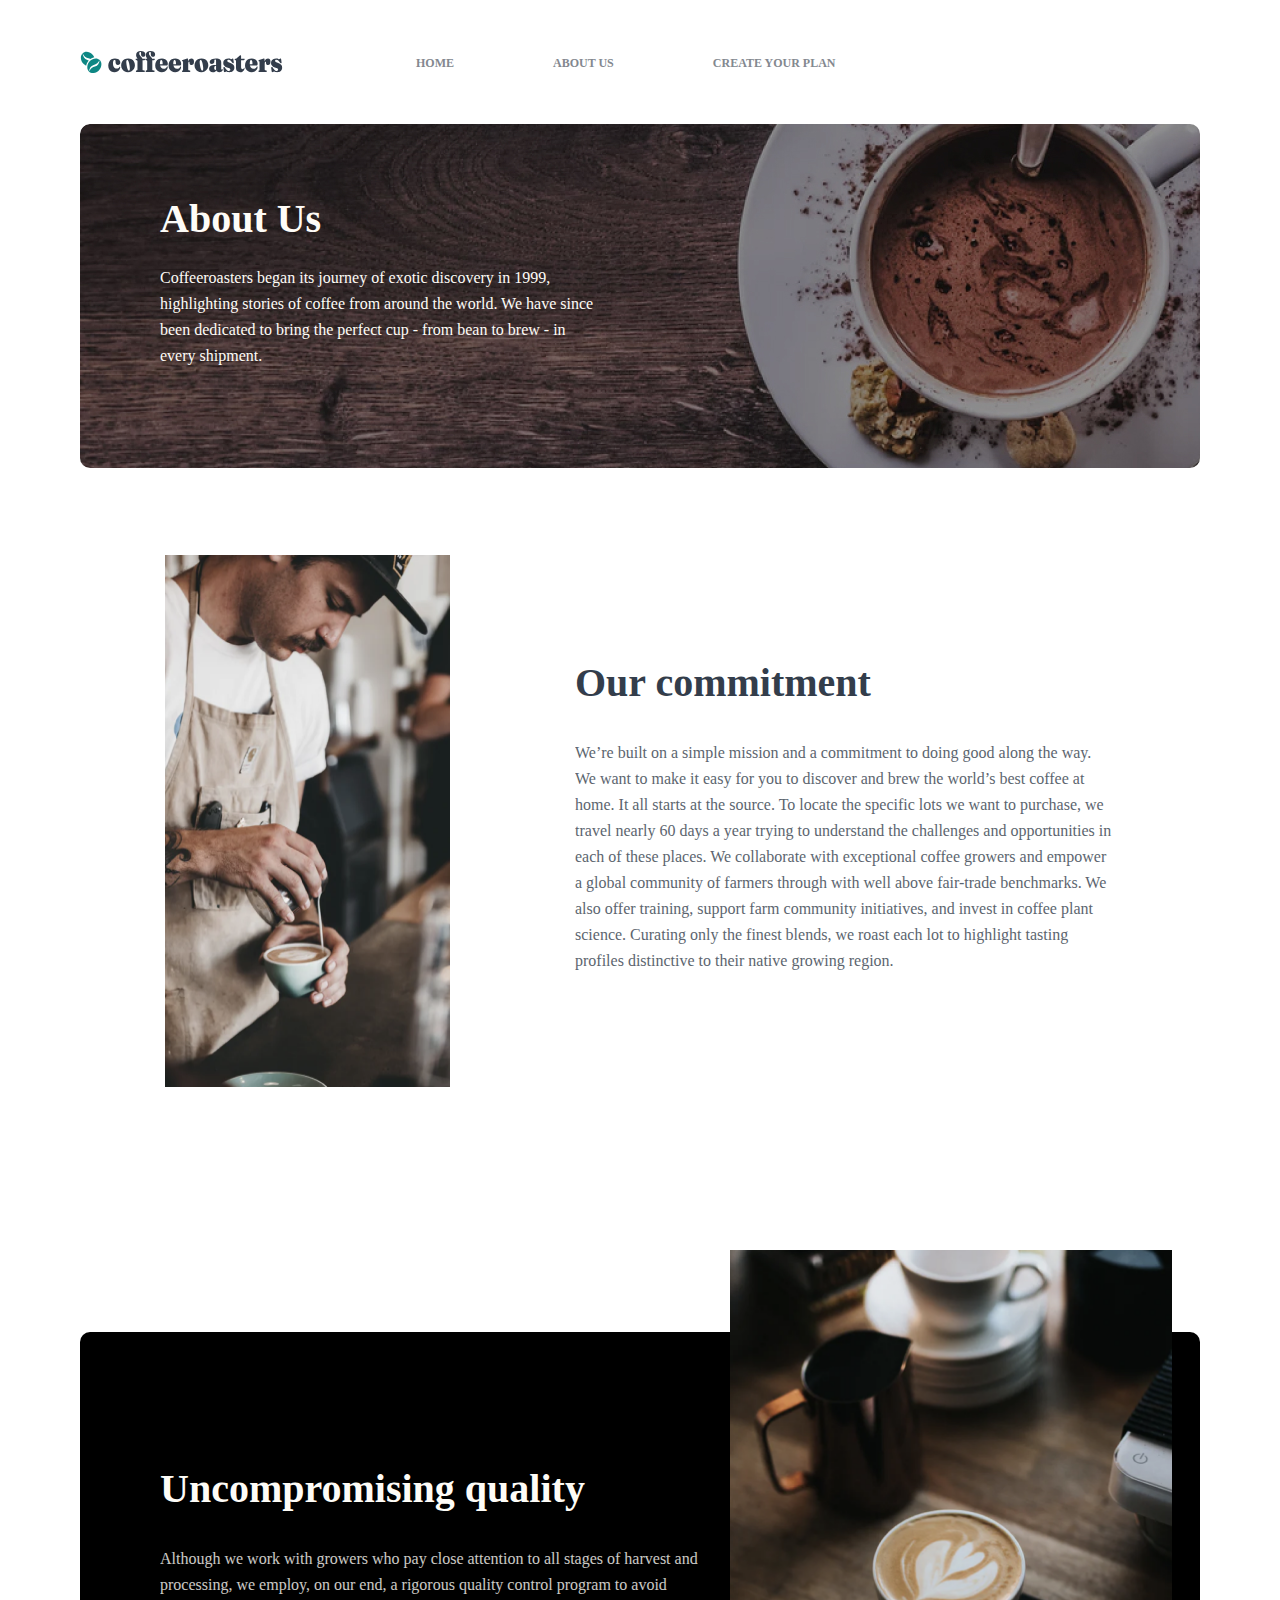
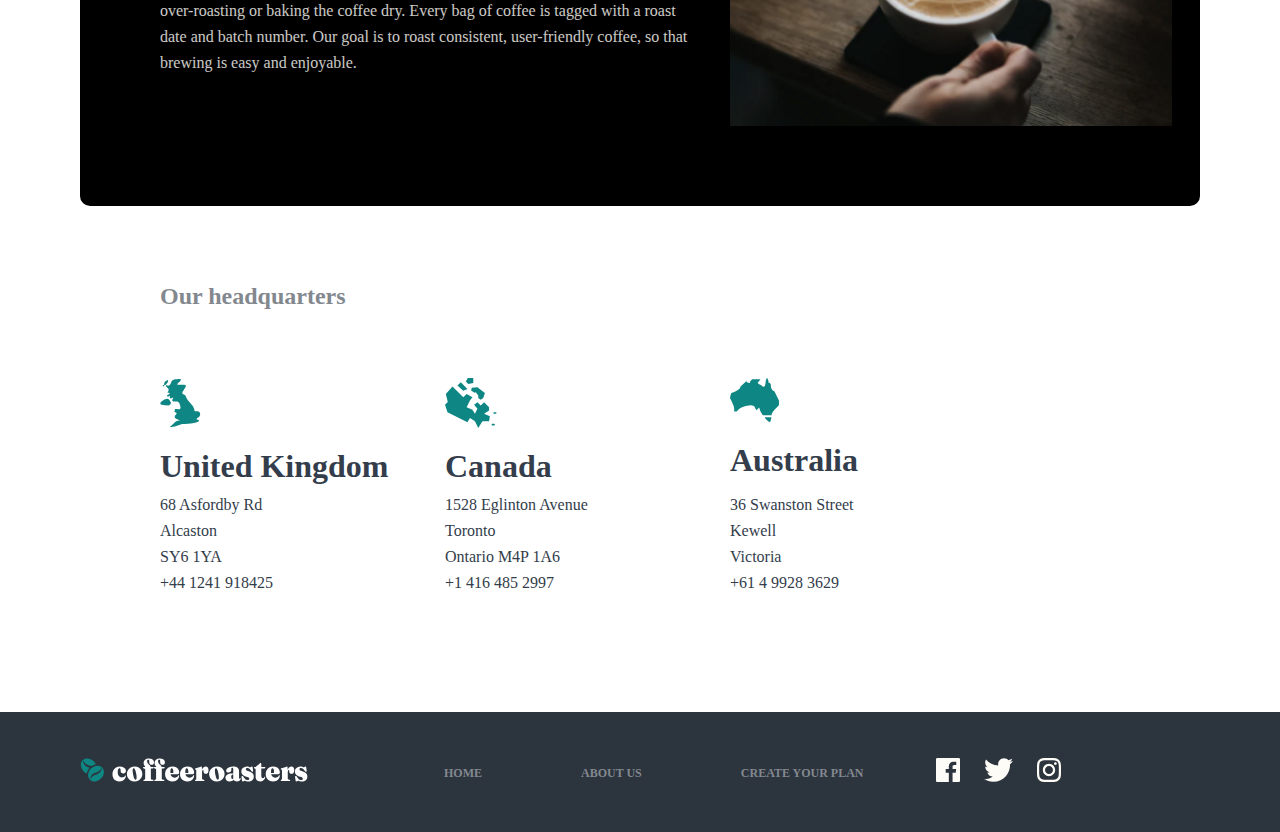
==== about-us.html @ cb045a50 "Add second page" ====
<!DOCTYPE html>
<html lang="en">

<head>
  <meta charset="UTF-8">
  <meta http-equiv="X-UA-Compatible" content="IE=edge">
  <meta name="viewport" content="width=device-width, initial-scale=1.0">
  <link rel="stylesheet" href="./css/main.min.css">
  <title>Document</title>
</head>

<body>
  <!-- =========================
  SITE HEADER 
  ========================== -->
  <header class="site-header">
    <div class="container site-header__container">
      <img class="header-logo" src="./images/mini-coffeeroasters-logo.svg" alt="Coffeeroasters Logo" width="203"
        height="24">

      <ul class="info-list">
        <li class="info-list__item"><a class="info-list__link" href="./index.html">HOME</a></li>
        <li class="info-list__item"><a class="info-list__link" href="./about-us.html">ABOUT US</a></li>
        <li class="info-list__item"><a class="info-list__link" href="#">CREATE YOUR PLAN</a></li>
      </ul>
    </div>
  </header>

  <!-- =========================
  SITE MAIN 
  ============================-->

  <main class="about-us-main">
    <div class="container">
      <div class="about-us-hero">
        <div class="container about-us-container">
          <div class="about-us-hero-words">
            <h1 class="about-us-h1">
              <a class="about-us-h1-link" href="about-us.html">About Us</a>
            </h1>

            <p class="about-us-p">Coffeeroasters began its journey of exotic discovery in 1999, highlighting stories of
              coffee from around the world. We have since been dedicated to bring the perfect cup - from bean to brew -
              in every shipment.</p>
          </div>
        </div>
      </div>

      <div class="our-commitment">
        <div class="container commitment-container">
          <div class="commitment-content ">
            <div class="commitment-words">
              <h2 class="commitment-h2">Our commitment</h2>
              <p class="commitment-p">We’re built on a simple mission and a commitment to doing good along the way. We
                want to make it easy for you to discover and brew the world’s best coffee at home. It all starts at the
                source. To locate the specific lots we want to purchase, we travel nearly 60 days a year trying to
                understand the challenges and opportunities in each of these places. We collaborate with exceptional
                coffee growers and empower a global community of farmers through with well above fair-trade benchmarks.
                We also offer training, support farm community initiatives, and invest in coffee plant science. Curating
                only the finest blends, we roast each lot to highlight tasting profiles distinctive to their native
                growing region.</p>
            </div>
          </div>
        </div>
      </div>

      <div class="Uncompromising-quality">
        <div class="container Uncompromising-quality-container">
          <div class="quality-words">
            <h2 class="Uncompromising-quality-h2">Uncompromising quality</h2>
            <p class="Uncompromising-quality-p">Although we work with growers who pay close attention to all stages of
              harvest and processing, we employ, on our end, a rigorous quality control program to avoid over-roasting
              or baking the coffee dry. Every bag of coffee is tagged with a roast date and batch number. Our goal is to
              roast consistent, user-friendly coffee, so that brewing is easy and enjoyable.</p>
          </div>
        </div>
      </div>

      <div class="our-headquarters">
        <div class="container our-headquarters-container">
          <h3 class="headquarters-header">Our headquarters</h3>
          <ul class="headquarters__list">
            <li class="headquarters__list-item">
              <h4 class="headquarters-item-h4 h4__photo-1">
                United Kingdom
              </h4>
              <p class="headquarters-item-p">
                68 Asfordby Rd
                Alcaston <br>
                SY6 1YA <br>
                +44 1241 918425
              </p>
            </li>
            <li class="headquarters__list-item">
              <h4 class="headquarters-item-h4 h4__photo-2">
                Canada
              </h4>
              <p class="headquarters-item-p">
                1528 Eglinton Avenue
                Toronto <br>
                Ontario M4P 1A6 <br>
                +1 416 485 2997
              </p>
            </li>
            <li class="headquarters__list-item">
              <h4 class="headquarters-item-h4 h4__photo-3">
                Australia
              </h4>
              <p class="headquarters-item-p">
                36 Swanston Street
                Kewell <br>
                Victoria <br>
                +61 4 9928 3629
              </p>
            </li>
          </ul>

        </div>
      </div>

    </div>

  </main>

  <!-- =========================
  SITE FOOTER
  ============================-->

  <footer class="site-footer">
    <div class="container site-footer__container">
      <div class="footer-left-logo"><img class="footer-leaf" src="./images/footer-leaf-logo.svg"
          alt="Coffeeroasters leaf Logo" width="24" height="24">
        <img class="footer-cofferoaster-word" src="./images/footer-coffeeroasters-logo.svg" alt="Coffeeroasters"
          width="203" height="24"></div>

      <ul class="info-list">
        <li class="info-list__item"><a class="info-list__link" href="#">HOME</a></li>
        <li class="info-list__item"><a class="info-list__link" href="#">ABOUT US</a></li>
        <li class="info-list__item"><a class="info-list__link" href="#">CREATE YOUR PLAN</a></li>
      </ul>

      <ul class="footer-path-logo-lists">
        <li class="path-list-item"><a class="path-list-item-link" href="#"></a>
          <img src="./images/facebook-logo.svg" alt="Facebook logo" weight="24" height="24">
        </li>
        <li class="path-list-item"><a class="path-list-item-link" href="#"></a>
          <img src="./images/twitter-logo.svg" alt="twitter logo" weight="24" height="24">
        </li>
        <li class="path-list-item"><a class="path-list-item-link" href="#"></a>
          <img src="./images/instagram-logo.svg" alt="Instagram logo" weight="24" height="24">
        </li>
      </ul>

    </div>
  </footer>

</body>

</html>
---- css/main.min.css ----
*,*::before,*::after{box-sizing:border-box}.visually-hidden{position:absolute;width:1px;height:1px;margin:-1px;border:0;padding:0;clip:rect(0 0 0 0);overflow:hidden}body{font-family:Fraunces,serif,Barlow,sans-serif;margin:0;padding:0}/*! normalize.css v8.0.1 | MIT License | github.com/necolas/normalize.css */html{line-height:1.15;-webkit-text-size-adjust:100%}body{margin:0}main{display:block}h1{font-size:2em;margin:.67em 0}hr{box-sizing:content-box;height:0;overflow:visible}pre{font-family:monospace,monospace;font-size:1em}a{background-color:transparent}abbr[title]{border-bottom:none;text-decoration:underline;-webkit-text-decoration:underline dotted;text-decoration:underline dotted}b,strong{font-weight:bolder}code,kbd,samp{font-family:monospace,monospace;font-size:1em}small{font-size:80%}sub,sup{font-size:75%;line-height:0;position:relative;vertical-align:baseline}sub{bottom:-0.25em}sup{top:-0.5em}img{border-style:none}button,input,optgroup,select,textarea{font-family:inherit;font-size:100%;line-height:1.15;margin:0}button,input{overflow:visible}button,select{text-transform:none}button,[type=button],[type=reset],[type=submit]{-webkit-appearance:button}button::-moz-focus-inner,[type=button]::-moz-focus-inner,[type=reset]::-moz-focus-inner,[type=submit]::-moz-focus-inner{border-style:none;padding:0}button:-moz-focusring,[type=button]:-moz-focusring,[type=reset]:-moz-focusring,[type=submit]:-moz-focusring{outline:1px dotted ButtonText}fieldset{padding:.35em .75em .625em}legend{box-sizing:border-box;color:inherit;display:table;max-width:100%;padding:0;white-space:normal}progress{vertical-align:baseline}textarea{overflow:auto}[type=checkbox],[type=radio]{box-sizing:border-box;padding:0}[type=number]::-webkit-inner-spin-button,[type=number]::-webkit-outer-spin-button{height:auto}[type=search]{-webkit-appearance:textfield;outline-offset:-2px}[type=search]::-webkit-search-decoration{-webkit-appearance:none}::-webkit-file-upload-button{-webkit-appearance:button;font:inherit}details{display:block}summary{display:list-item}template{display:none}[hidden]{display:none}.container{width:1280px;padding:50px 80px;margin:0 auto;overflow:hidden}@font-face{font-family:"Fraunces";font-style:normal;font-weight:400;src:local(""),url("../fonts/fraunces-v10-latin-regular.woff2") format("woff2"),url("../fonts/fraunces-v10-latin-regular.woff") format("woff")}@font-face{font-family:"Fraunces";font-style:normal;font-weight:900;src:local(""),url("../fonts/fraunces-v10-latin-900.woff2") format("woff2"),url("../fonts/fraunces-v10-latin-900.woff") format("woff")}@font-face{font-family:"Barlow";font-style:normal;font-weight:400;src:local(""),url("../fonts/barlow-v5-latin-regular.woff2") format("woff2"),url("../fonts/barlow-v5-latin-regular.woff") format("woff")}.site-header__container{display:flex;align-items:center;padding-bottom:0}.header-logo{display:block}.info-list{display:flex;padding:0;margin:0;margin-left:auto}.info-list__item{list-style-type:none}.info-list__link{text-decoration:none;display:inline-block;padding:0 33px;font-style:normal;font-weight:bold;font-size:12px;line-height:15px;color:#83888f}.info-link:hover{color:#333d4b}.site-section{background-image:url(../images/cofe-background.png);background-repeat:no-repeat;background-size:1280px;border-radius:10px}.site-section__words{width:100%;max-width:493px;padding:0}.site-section__h1{font-family:Fraunces 9pt;font-style:normal;font-weight:900;font-size:72px;line-height:72px;color:#fefcf7;width:493px;height:145px;margin:0;padding-bottom:0}.site-section__p{width:445px;height:78px;font-family:Barlow;font-style:normal;font-weight:normal;font-size:16px;line-height:26px;color:#fefcf7;mix-blend-mode:normal;opacity:.8;margin:0;padding-top:32px}.site-section__plan-link{display:inline-block;width:217px;padding:15px;background-color:#0e8784;border-radius:6px;margin-top:56px;text-decoration:none;font-weight:900;font-size:18px;line-height:25px;text-align:center;color:#fefcf7}.collection-part{margin-left:0}.collection-part__container{padding:0;margin:0;margin:100px 165px;margin-left:0;width:1111px;overflow:hidden}.collection-word-box{display:inline-block;background-image:url("../images/collection-logo.png");background-size:1111px;background-repeat:no-repeat;padding-left:0}.package-list{position:relative;top:140px;right:10px;display:flex;list-style-type:none;margin:0;padding:0;text-align:center}.package-list-item__h2{display:inline-block;padding-top:30.55px;font-weight:900;font-size:24px;line-height:32px;text-align:center;color:#333d4b}.package-list-item__p{margin-left:30px;width:255px;height:78px;font-size:16px;line-height:26px;text-align:center;color:#333d4b;margin-bottom:180px}.how-it-works{overflow:hidden}.how-it-works__container{margin:0;padding:0}.how-it-works__h4{margin-top:300px;font-weight:900;font-size:24px;line-height:32px;color:#83888f}.how-it-works__row{width:760px;height:1px;border:2px solid #fdd6ba;background-color:#fdd6ba;border-radius:20px;margin:80px 0;padding-left:5px}.row__list{display:flex;justify-content:space-between;padding:0;margin:0;list-style-type:none}.row__list-item{position:relative;bottom:10px;display:inline-block;width:30px;height:30px;background-color:#fefcf7;border:2px solid #0e8784;border-radius:100px;padding:0;margin:0}.row__list-item:nth-child(2n+1){margin:-7px}.row__list-item:nth-child(2n){margin:-5px}.words__list{display:flex;text-decoration:none;list-style-type:none;padding:0;margin:0}.words__list-item+.words__list-item{padding-left:95px}.word__h2{height:72px;left:0%;right:68.42%;top:calc(50% - 72px/2 - 141.5px);font-family:Fraunces 9pt;font-style:normal;font-weight:900;font-size:72px;line-height:72px;color:#fdd6ba}.word__h3{height:72px;left:0%;right:10.53%;top:calc(50% - 72px/2 - 31.5px);font-family:Fraunces 9pt;font-style:normal;font-weight:900;font-size:32px;line-height:36px;color:#333d4b}.words__p{width:285px;left:0%;right:0%;top:63.38%;bottom:0%;font-family:Barlow;font-style:normal;font-weight:normal;font-size:16px;line-height:26px;color:#333d4b}.create-plan-button{width:217px;height:56px;background:#0e8784;border-radius:6px;left:14.29%;right:14.29%;top:calc(50% - 25px/2 - 0.5px);font-family:Fraunces 9pt;font-style:normal;font-weight:900;font-size:18px;line-height:25px;text-align:center;color:#fefcf7}.why-us__container{padding:0;padding-top:100px;width:1280px;overflow:visible}.why-us{background-color:#000;mix-blend-mode:normal;margin-right:0}.why-us__h2{font-weight:900;font-size:40px;line-height:48px;text-align:center;color:#fefcf7;margin-right:60px}.why-us__p{display:inline-block;margin:auto;width:540px;font-size:16px;line-height:26px;text-align:center;color:#fefcf7;mix-blend-mode:normal;opacity:.8;margin-left:300px}.why-us__list{position:relative;top:200px;left:80px;display:flex;list-style-type:none;text-decoration:none;margin:0;padding:0}.why-us-list__items+.why-us-list__items{margin-left:30px}.why-us-list__items{display:inline-block;width:300px;height:382px;background-color:#0e8784;border-radius:8px}.h3__best-quality::before{content:"";display:block;background-image:url(../images/best-quality.svg);background-size:72px 72px;width:72px;height:72px;margin:auto;margin-bottom:56px}.h3__exclusive-benefits::before{content:"";display:block;background-image:url(../images/Exclusive-benefits.svg);background-size:72px 72px;width:72px;height:72px;margin:auto;margin-bottom:56px}.h3__free-shipping::before{content:"";display:block;background-image:url(../images/Free-shipping.svg);background-size:72px 72px;width:72px;height:72px;margin:auto;margin-bottom:56px}.why-us-list__h3{font-weight:900;font-size:24px;line-height:32px;text-align:center;color:#fefcf7}.why-us-list__p{width:255px;font-size:16px;line-height:26px;text-align:center;color:#fefcf7;margin:auto;margin-bottom:48px}.site-footer{overflow:hidden}.site-footer__container{width:1280px;height:120px;left:80px;top:3387px;background:#2c343e;padding:45px auto;display:flex;align-items:center}.footer-leaf{padding:0;margin:0}.footer-cofferoaster-word{margin:0;padding:0}.info-list{padding:0;margin:0}.info-list__item+.info-list__item{padding-left:33px;margin:0}.info-list__item:nth-child(1){margin-left:100px}.footer-path-logo-lists{list-style-type:none;text-decoration:none;display:flex}.path-list-item+.path-list-item{padding-left:24px}.about-us-hero{background-image:url("../../images/about-us-background.png");background-size:1280px;background-repeat:no-repeat;border-radius:10px}.about-us-container{overflow:visible}.about-us-h1-link{text-decoration:none;height:48px;left:0%;right:57.75%;top:calc(50% - 48px/2 - 64px);font-family:Fraunces 9pt;font-style:normal;font-weight:900;font-size:40px;line-height:48px;color:#fefcf7}.about-us-p{width:445px;height:104px;left:0%;right:0%;top:40.91%;bottom:0%;font-family:Barlow;font-style:normal;font-weight:normal;font-size:16px;line-height:26px;color:#fefcf7;padding-bottom:137px}.commitment-container{width:1110px}.commitment-content{display:flex;align-items:center}.commitment-content::before{display:inline-block;content:" ";width:485px;height:606px;background-image:url(../../images/about-us-man.png);background-repeat:no-repeat;background-size:445px 532px;background-position:center}.commitment-words{padding-left:125px}.commitment-h2{height:48px;left:0%;right:33.89%;top:calc(50% - 48px/2 - 146px);font-family:Fraunces 9pt;font-style:normal;font-weight:900;font-size:40px;line-height:48px;color:#333d4b}.commitment-p{width:540px;height:260px;font-family:Barlow;font-style:normal;font-weight:normal;font-size:16px;line-height:26px;color:#333d4b;mix-blend-mode:normal;opacity:.8}.Uncompromising-quality{margin-top:158px;background-color:#000;border-radius:10px;position:relative}.Uncompromising-quality-container{display:flex;width:1280px;height:474px}.quality-words{padding-top:50px}.quality-words::after{position:absolute;bottom:80px;left:650px;display:inline-block;content:" ";background-image:url(../../images/Uncompromising.png);background-repeat:no-repeat;background-size:442px 476px;width:442px;height:476px}.Uncompromising-quality-h2{height:48px;left:0%;right:4.26%;top:calc(50% - 48px/2 - 81px);font-family:Fraunces 9pt;font-style:normal;font-weight:900;font-size:40px;line-height:48px;color:#fefcf7}.Uncompromising-quality-p{width:540px;height:130px;font-family:Barlow;font-style:normal;font-weight:normal;font-size:16px;line-height:26px;color:#fefcf7;mix-blend-mode:normal;opacity:.8}.headquarters-header{height:32px;left:0%;right:75.6%;top:calc(50% - 32px/2 - 167px);font-family:Fraunces 9pt;font-style:normal;font-weight:900;font-size:24px;line-height:32px;color:#83888f}.headquarters__list{display:flex;list-style-type:none;text-decoration:none;padding:0;margin:0}.headquarters__list-item{width:285px}.headquarters-item-h4{height:36px;left:0%;right:4.56%;top:calc(50% - 36px/2 - 65.5px);font-family:Fraunces 9pt;font-style:normal;font-weight:900;font-size:32px;line-height:36px;color:#333d4b}.h4__photo-1::before{content:"";display:block;background-image:url(../../images/h4-photo1.svg);background-repeat:no-repeat;width:41px;height:50px;background-size:41px 50px;margin-bottom:20px}.h4__photo-2::before{content:"";display:block;background-image:url(../../images/h4-photo2.svg);background-repeat:no-repeat;width:52px;height:50px;background-size:52px 50px;margin-bottom:20px}.h4__photo-3::before{content:"";display:block;width:49px;height:44px;background-size:49px 44px;background-image:url(../../images/h4-photo3.svg);margin-bottom:20px}.headquarters-item-p{padding-top:35px;width:100%;max-width:150px;min-width:80px;left:0%;right:0%;top:35.93%;bottom:0%;font-family:Barlow;font-style:normal;font-weight:normal;font-size:16px;line-height:26px;color:#333d4b}/*# sourceMappingURL=main.min.css.map */
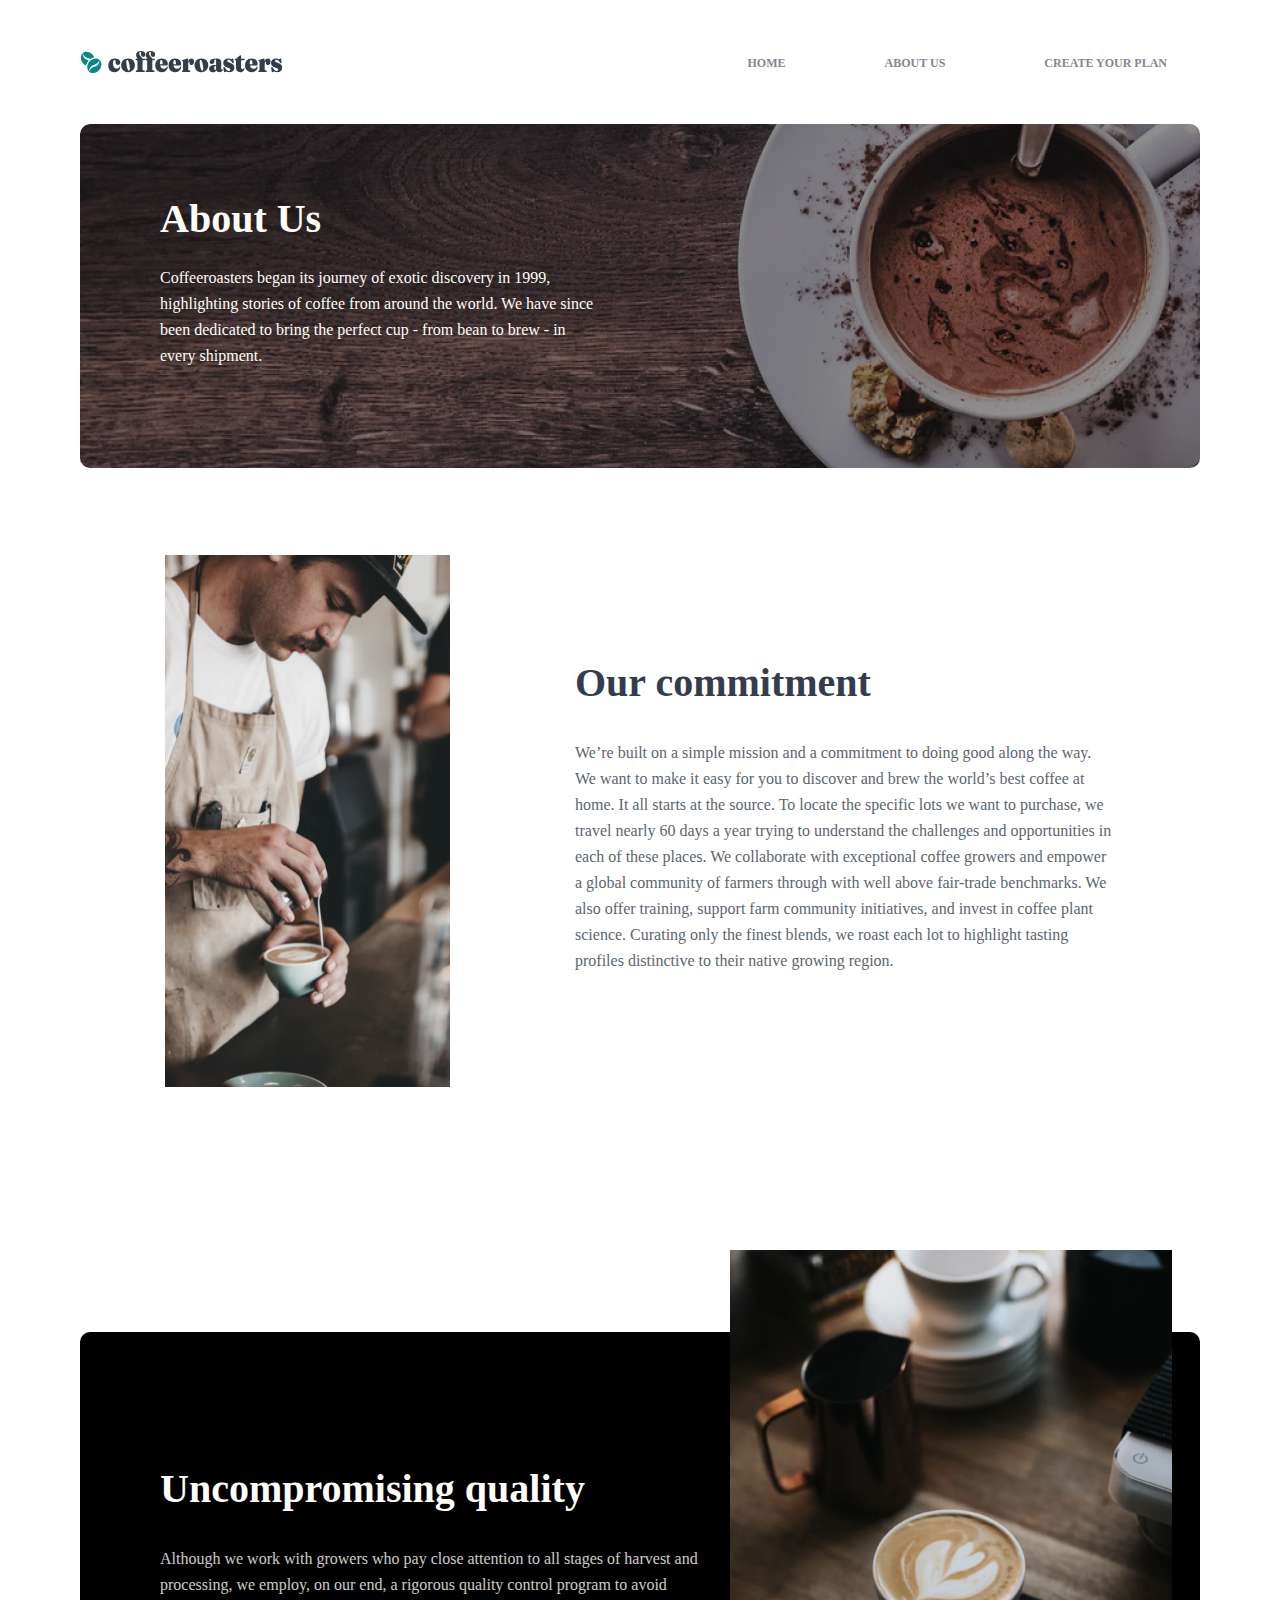
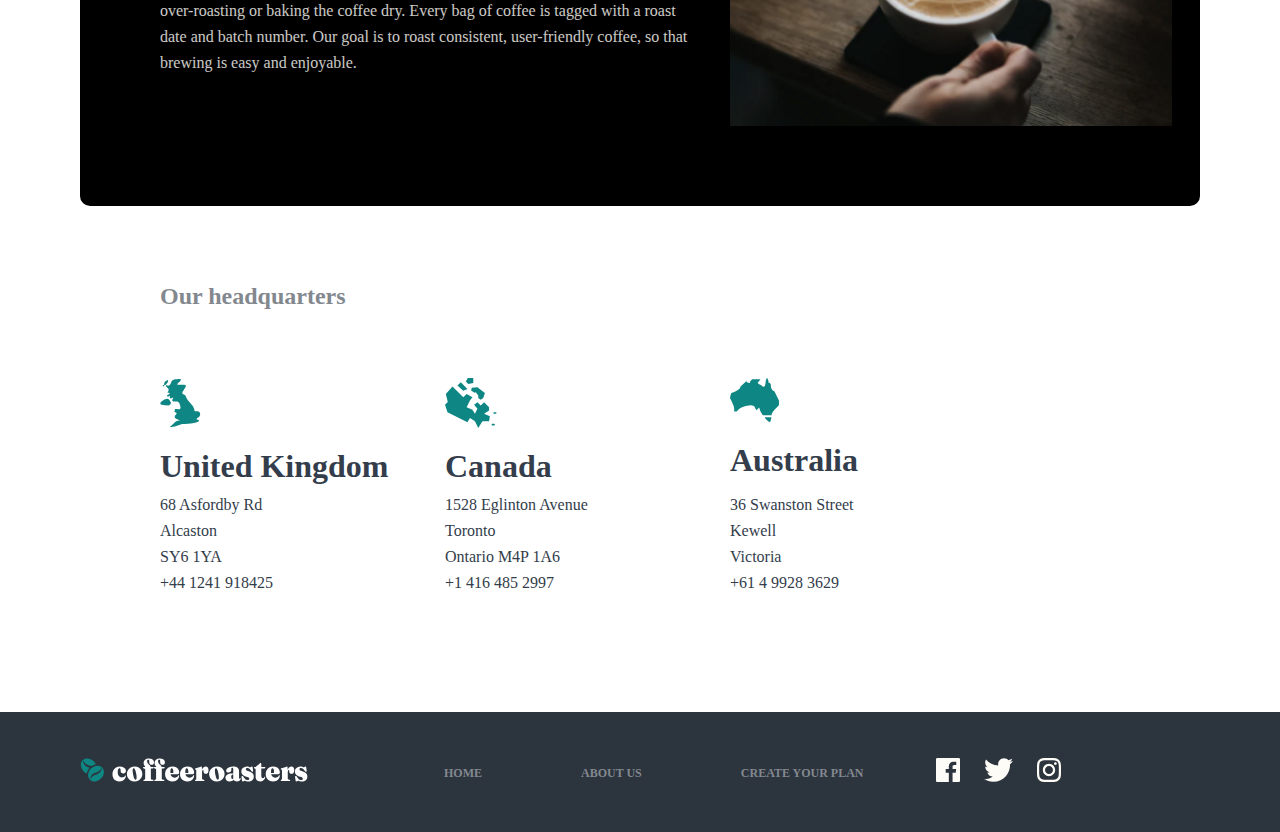
==== commit 25d8491c: "some parts of 3rd page" ====
--- a/about-us.html
+++ b/about-us.html
@@ -6,7 +6,7 @@
   <meta http-equiv="X-UA-Compatible" content="IE=edge">
   <meta name="viewport" content="width=device-width, initial-scale=1.0">
   <link rel="stylesheet" href="./css/main.min.css">
-  <title>Document</title>
+  <title>About Us</title>
 </head>
 
 <body>
@@ -21,7 +21,7 @@
       <ul class="info-list">
         <li class="info-list__item"><a class="info-list__link" href="./index.html">HOME</a></li>
         <li class="info-list__item"><a class="info-list__link" href="./about-us.html">ABOUT US</a></li>
-        <li class="info-list__item"><a class="info-list__link" href="#">CREATE YOUR PLAN</a></li>
+        <li class="info-list__item"><a class="info-list__link" href="./create-plan.html">CREATE YOUR PLAN</a></li>
       </ul>
     </div>
   </header>
--- a/css/main.min.css
+++ b/css/main.min.css
@@ -1 +1 @@
-*,*::before,*::after{box-sizing:border-box}.visually-hidden{position:absolute;width:1px;height:1px;margin:-1px;border:0;padding:0;clip:rect(0 0 0 0);overflow:hidden}body{font-family:Fraunces,serif,Barlow,sans-serif;margin:0;padding:0}/*! normalize.css v8.0.1 | MIT License | github.com/necolas/normalize.css */html{line-height:1.15;-webkit-text-size-adjust:100%}body{margin:0}main{display:block}h1{font-size:2em;margin:.67em 0}hr{box-sizing:content-box;height:0;overflow:visible}pre{font-family:monospace,monospace;font-size:1em}a{background-color:transparent}abbr[title]{border-bottom:none;text-decoration:underline;-webkit-text-decoration:underline dotted;text-decoration:underline dotted}b,strong{font-weight:bolder}code,kbd,samp{font-family:monospace,monospace;font-size:1em}small{font-size:80%}sub,sup{font-size:75%;line-height:0;position:relative;vertical-align:baseline}sub{bottom:-0.25em}sup{top:-0.5em}img{border-style:none}button,input,optgroup,select,textarea{font-family:inherit;font-size:100%;line-height:1.15;margin:0}button,input{overflow:visible}button,select{text-transform:none}button,[type=button],[type=reset],[type=submit]{-webkit-appearance:button}button::-moz-focus-inner,[type=button]::-moz-focus-inner,[type=reset]::-moz-focus-inner,[type=submit]::-moz-focus-inner{border-style:none;padding:0}button:-moz-focusring,[type=button]:-moz-focusring,[type=reset]:-moz-focusring,[type=submit]:-moz-focusring{outline:1px dotted ButtonText}fieldset{padding:.35em .75em .625em}legend{box-sizing:border-box;color:inherit;display:table;max-width:100%;padding:0;white-space:normal}progress{vertical-align:baseline}textarea{overflow:auto}[type=checkbox],[type=radio]{box-sizing:border-box;padding:0}[type=number]::-webkit-inner-spin-button,[type=number]::-webkit-outer-spin-button{height:auto}[type=search]{-webkit-appearance:textfield;outline-offset:-2px}[type=search]::-webkit-search-decoration{-webkit-appearance:none}::-webkit-file-upload-button{-webkit-appearance:button;font:inherit}details{display:block}summary{display:list-item}template{display:none}[hidden]{display:none}.container{width:1280px;padding:50px 80px;margin:0 auto;overflow:hidden}@font-face{font-family:"Fraunces";font-style:normal;font-weight:400;src:local(""),url("../fonts/fraunces-v10-latin-regular.woff2") format("woff2"),url("../fonts/fraunces-v10-latin-regular.woff") format("woff")}@font-face{font-family:"Fraunces";font-style:normal;font-weight:900;src:local(""),url("../fonts/fraunces-v10-latin-900.woff2") format("woff2"),url("../fonts/fraunces-v10-latin-900.woff") format("woff")}@font-face{font-family:"Barlow";font-style:normal;font-weight:400;src:local(""),url("../fonts/barlow-v5-latin-regular.woff2") format("woff2"),url("../fonts/barlow-v5-latin-regular.woff") format("woff")}.site-header__container{display:flex;align-items:center;padding-bottom:0}.header-logo{display:block}.info-list{display:flex;padding:0;margin:0;margin-left:auto}.info-list__item{list-style-type:none}.info-list__link{text-decoration:none;display:inline-block;padding:0 33px;font-style:normal;font-weight:bold;font-size:12px;line-height:15px;color:#83888f}.info-link:hover{color:#333d4b}.site-section{background-image:url(../images/cofe-background.png);background-repeat:no-repeat;background-size:1280px;border-radius:10px}.site-section__words{width:100%;max-width:493px;padding:0}.site-section__h1{font-family:Fraunces 9pt;font-style:normal;font-weight:900;font-size:72px;line-height:72px;color:#fefcf7;width:493px;height:145px;margin:0;padding-bottom:0}.site-section__p{width:445px;height:78px;font-family:Barlow;font-style:normal;font-weight:normal;font-size:16px;line-height:26px;color:#fefcf7;mix-blend-mode:normal;opacity:.8;margin:0;padding-top:32px}.site-section__plan-link{display:inline-block;width:217px;padding:15px;background-color:#0e8784;border-radius:6px;margin-top:56px;text-decoration:none;font-weight:900;font-size:18px;line-height:25px;text-align:center;color:#fefcf7}.collection-part{margin-left:0}.collection-part__container{padding:0;margin:0;margin:100px 165px;margin-left:0;width:1111px;overflow:hidden}.collection-word-box{display:inline-block;background-image:url("../images/collection-logo.png");background-size:1111px;background-repeat:no-repeat;padding-left:0}.package-list{position:relative;top:140px;right:10px;display:flex;list-style-type:none;margin:0;padding:0;text-align:center}.package-list-item__h2{display:inline-block;padding-top:30.55px;font-weight:900;font-size:24px;line-height:32px;text-align:center;color:#333d4b}.package-list-item__p{margin-left:30px;width:255px;height:78px;font-size:16px;line-height:26px;text-align:center;color:#333d4b;margin-bottom:180px}.how-it-works{overflow:hidden}.how-it-works__container{margin:0;padding:0}.how-it-works__h4{margin-top:300px;font-weight:900;font-size:24px;line-height:32px;color:#83888f}.how-it-works__row{width:760px;height:1px;border:2px solid #fdd6ba;background-color:#fdd6ba;border-radius:20px;margin:80px 0;padding-left:5px}.row__list{display:flex;justify-content:space-between;padding:0;margin:0;list-style-type:none}.row__list-item{position:relative;bottom:10px;display:inline-block;width:30px;height:30px;background-color:#fefcf7;border:2px solid #0e8784;border-radius:100px;padding:0;margin:0}.row__list-item:nth-child(2n+1){margin:-7px}.row__list-item:nth-child(2n){margin:-5px}.words__list{display:flex;text-decoration:none;list-style-type:none;padding:0;margin:0}.words__list-item+.words__list-item{padding-left:95px}.word__h2{height:72px;left:0%;right:68.42%;top:calc(50% - 72px/2 - 141.5px);font-family:Fraunces 9pt;font-style:normal;font-weight:900;font-size:72px;line-height:72px;color:#fdd6ba}.word__h3{height:72px;left:0%;right:10.53%;top:calc(50% - 72px/2 - 31.5px);font-family:Fraunces 9pt;font-style:normal;font-weight:900;font-size:32px;line-height:36px;color:#333d4b}.words__p{width:285px;left:0%;right:0%;top:63.38%;bottom:0%;font-family:Barlow;font-style:normal;font-weight:normal;font-size:16px;line-height:26px;color:#333d4b}.create-plan-button{width:217px;height:56px;background:#0e8784;border-radius:6px;left:14.29%;right:14.29%;top:calc(50% - 25px/2 - 0.5px);font-family:Fraunces 9pt;font-style:normal;font-weight:900;font-size:18px;line-height:25px;text-align:center;color:#fefcf7}.why-us__container{padding:0;padding-top:100px;width:1280px;overflow:visible}.why-us{background-color:#000;mix-blend-mode:normal;margin-right:0}.why-us__h2{font-weight:900;font-size:40px;line-height:48px;text-align:center;color:#fefcf7;margin-right:60px}.why-us__p{display:inline-block;margin:auto;width:540px;font-size:16px;line-height:26px;text-align:center;color:#fefcf7;mix-blend-mode:normal;opacity:.8;margin-left:300px}.why-us__list{position:relative;top:200px;left:80px;display:flex;list-style-type:none;text-decoration:none;margin:0;padding:0}.why-us-list__items+.why-us-list__items{margin-left:30px}.why-us-list__items{display:inline-block;width:300px;height:382px;background-color:#0e8784;border-radius:8px}.h3__best-quality::before{content:"";display:block;background-image:url(../images/best-quality.svg);background-size:72px 72px;width:72px;height:72px;margin:auto;margin-bottom:56px}.h3__exclusive-benefits::before{content:"";display:block;background-image:url(../images/Exclusive-benefits.svg);background-size:72px 72px;width:72px;height:72px;margin:auto;margin-bottom:56px}.h3__free-shipping::before{content:"";display:block;background-image:url(../images/Free-shipping.svg);background-size:72px 72px;width:72px;height:72px;margin:auto;margin-bottom:56px}.why-us-list__h3{font-weight:900;font-size:24px;line-height:32px;text-align:center;color:#fefcf7}.why-us-list__p{width:255px;font-size:16px;line-height:26px;text-align:center;color:#fefcf7;margin:auto;margin-bottom:48px}.site-footer{overflow:hidden}.site-footer__container{width:1280px;height:120px;left:80px;top:3387px;background:#2c343e;padding:45px auto;display:flex;align-items:center}.footer-leaf{padding:0;margin:0}.footer-cofferoaster-word{margin:0;padding:0}.info-list{padding:0;margin:0}.info-list__item+.info-list__item{padding-left:33px;margin:0}.info-list__item:nth-child(1){margin-left:100px}.footer-path-logo-lists{list-style-type:none;text-decoration:none;display:flex}.path-list-item+.path-list-item{padding-left:24px}.about-us-hero{background-image:url("../../images/about-us-background.png");background-size:1280px;background-repeat:no-repeat;border-radius:10px}.about-us-container{overflow:visible}.about-us-h1-link{text-decoration:none;height:48px;left:0%;right:57.75%;top:calc(50% - 48px/2 - 64px);font-family:Fraunces 9pt;font-style:normal;font-weight:900;font-size:40px;line-height:48px;color:#fefcf7}.about-us-p{width:445px;height:104px;left:0%;right:0%;top:40.91%;bottom:0%;font-family:Barlow;font-style:normal;font-weight:normal;font-size:16px;line-height:26px;color:#fefcf7;padding-bottom:137px}.commitment-container{width:1110px}.commitment-content{display:flex;align-items:center}.commitment-content::before{display:inline-block;content:" ";width:485px;height:606px;background-image:url(../../images/about-us-man.png);background-repeat:no-repeat;background-size:445px 532px;background-position:center}.commitment-words{padding-left:125px}.commitment-h2{height:48px;left:0%;right:33.89%;top:calc(50% - 48px/2 - 146px);font-family:Fraunces 9pt;font-style:normal;font-weight:900;font-size:40px;line-height:48px;color:#333d4b}.commitment-p{width:540px;height:260px;font-family:Barlow;font-style:normal;font-weight:normal;font-size:16px;line-height:26px;color:#333d4b;mix-blend-mode:normal;opacity:.8}.Uncompromising-quality{margin-top:158px;background-color:#000;border-radius:10px;position:relative}.Uncompromising-quality-container{display:flex;width:1280px;height:474px}.quality-words{padding-top:50px}.quality-words::after{position:absolute;bottom:80px;left:650px;display:inline-block;content:" ";background-image:url(../../images/Uncompromising.png);background-repeat:no-repeat;background-size:442px 476px;width:442px;height:476px}.Uncompromising-quality-h2{height:48px;left:0%;right:4.26%;top:calc(50% - 48px/2 - 81px);font-family:Fraunces 9pt;font-style:normal;font-weight:900;font-size:40px;line-height:48px;color:#fefcf7}.Uncompromising-quality-p{width:540px;height:130px;font-family:Barlow;font-style:normal;font-weight:normal;font-size:16px;line-height:26px;color:#fefcf7;mix-blend-mode:normal;opacity:.8}.headquarters-header{height:32px;left:0%;right:75.6%;top:calc(50% - 32px/2 - 167px);font-family:Fraunces 9pt;font-style:normal;font-weight:900;font-size:24px;line-height:32px;color:#83888f}.headquarters__list{display:flex;list-style-type:none;text-decoration:none;padding:0;margin:0}.headquarters__list-item{width:285px}.headquarters-item-h4{height:36px;left:0%;right:4.56%;top:calc(50% - 36px/2 - 65.5px);font-family:Fraunces 9pt;font-style:normal;font-weight:900;font-size:32px;line-height:36px;color:#333d4b}.h4__photo-1::before{content:"";display:block;background-image:url(../../images/h4-photo1.svg);background-repeat:no-repeat;width:41px;height:50px;background-size:41px 50px;margin-bottom:20px}.h4__photo-2::before{content:"";display:block;background-image:url(../../images/h4-photo2.svg);background-repeat:no-repeat;width:52px;height:50px;background-size:52px 50px;margin-bottom:20px}.h4__photo-3::before{content:"";display:block;width:49px;height:44px;background-size:49px 44px;background-image:url(../../images/h4-photo3.svg);margin-bottom:20px}.headquarters-item-p{padding-top:35px;width:100%;max-width:150px;min-width:80px;left:0%;right:0%;top:35.93%;bottom:0%;font-family:Barlow;font-style:normal;font-weight:normal;font-size:16px;line-height:26px;color:#333d4b}/*# sourceMappingURL=main.min.css.map */+*,*::before,*::after{box-sizing:border-box}.visually-hidden{position:absolute;width:1px;height:1px;margin:-1px;border:0;padding:0;clip:rect(0 0 0 0);overflow:hidden}body{font-family:Fraunces,serif,Barlow,sans-serif;margin:0;padding:0}/*! normalize.css v8.0.1 | MIT License | github.com/necolas/normalize.css */html{line-height:1.15;-webkit-text-size-adjust:100%}body{margin:0}main{display:block}h1{font-size:2em;margin:.67em 0}hr{box-sizing:content-box;height:0;overflow:visible}pre{font-family:monospace,monospace;font-size:1em}a{background-color:transparent}abbr[title]{border-bottom:none;text-decoration:underline;-webkit-text-decoration:underline dotted;text-decoration:underline dotted}b,strong{font-weight:bolder}code,kbd,samp{font-family:monospace,monospace;font-size:1em}small{font-size:80%}sub,sup{font-size:75%;line-height:0;position:relative;vertical-align:baseline}sub{bottom:-0.25em}sup{top:-0.5em}img{border-style:none}button,input,optgroup,select,textarea{font-family:inherit;font-size:100%;line-height:1.15;margin:0}button,input{overflow:visible}button,select{text-transform:none}button,[type=button],[type=reset],[type=submit]{-webkit-appearance:button}button::-moz-focus-inner,[type=button]::-moz-focus-inner,[type=reset]::-moz-focus-inner,[type=submit]::-moz-focus-inner{border-style:none;padding:0}button:-moz-focusring,[type=button]:-moz-focusring,[type=reset]:-moz-focusring,[type=submit]:-moz-focusring{outline:1px dotted ButtonText}fieldset{padding:.35em .75em .625em}legend{box-sizing:border-box;color:inherit;display:table;max-width:100%;padding:0;white-space:normal}progress{vertical-align:baseline}textarea{overflow:auto}[type=checkbox],[type=radio]{box-sizing:border-box;padding:0}[type=number]::-webkit-inner-spin-button,[type=number]::-webkit-outer-spin-button{height:auto}[type=search]{-webkit-appearance:textfield;outline-offset:-2px}[type=search]::-webkit-search-decoration{-webkit-appearance:none}::-webkit-file-upload-button{-webkit-appearance:button;font:inherit}details{display:block}summary{display:list-item}template{display:none}[hidden]{display:none}.container{width:1280px;padding:50px 80px;margin:0 auto;overflow:hidden}@font-face{font-family:"Fraunces";font-style:normal;font-weight:400;src:local(""),url("../fonts/fraunces-v10-latin-regular.woff2") format("woff2"),url("../fonts/fraunces-v10-latin-regular.woff") format("woff")}@font-face{font-family:"Fraunces";font-style:normal;font-weight:900;src:local(""),url("../fonts/fraunces-v10-latin-900.woff2") format("woff2"),url("../fonts/fraunces-v10-latin-900.woff") format("woff")}@font-face{font-family:"Barlow";font-style:normal;font-weight:400;src:local(""),url("../fonts/barlow-v5-latin-regular.woff2") format("woff2"),url("../fonts/barlow-v5-latin-regular.woff") format("woff")}.site-header__container{display:flex;justify-content:space-between;align-items:center;padding-bottom:0}.header-logo{display:block}.info-list{display:flex;padding:0;margin:0;margin-left:auto}.info-list__item{list-style-type:none}.info-list__link{text-decoration:none;display:inline-block;padding:0 33px;font-style:normal;font-weight:bold;font-size:12px;line-height:15px;color:#83888f}.info-link:hover{color:#333d4b}.site-section{background-image:url(../images/cofe-background.png);background-repeat:no-repeat;background-size:1280px;border-radius:10px}.site-section__words{width:100%;max-width:493px;padding:0}.site-section__h1{font-family:Fraunces 9pt;font-style:normal;font-weight:900;font-size:72px;line-height:72px;color:#fefcf7;width:493px;height:145px;margin:0;padding-bottom:0}.site-section__p{width:445px;height:78px;font-family:Barlow;font-style:normal;font-weight:normal;font-size:16px;line-height:26px;color:#fefcf7;mix-blend-mode:normal;opacity:.8;margin:0;padding-top:32px}.site-section__plan-link{display:inline-block;width:217px;padding:15px;background-color:#0e8784;border-radius:6px;margin-top:56px;text-decoration:none;font-weight:900;font-size:18px;line-height:25px;text-align:center;color:#fefcf7}.collection-part{margin-left:0}.collection-part__container{padding:0;margin:0;margin:100px 165px;margin-left:0;width:1111px;overflow:hidden}.collection-word-box{display:inline-block;background-image:url("../images/collection-logo.png");background-size:1111px;background-repeat:no-repeat;padding-left:0}.package-list{position:relative;top:140px;right:10px;display:flex;list-style-type:none;margin:0;padding:0;text-align:center}.package-list-item__h2{display:inline-block;padding-top:30.55px;font-weight:900;font-size:24px;line-height:32px;text-align:center;color:#333d4b}.package-list-item__p{margin-left:30px;width:255px;height:78px;font-size:16px;line-height:26px;text-align:center;color:#333d4b;margin-bottom:180px}.how-it-works{overflow:hidden}.how-it-works__container{margin:0;padding:0}.how-it-works__h4{margin-top:300px;font-weight:900;font-size:24px;line-height:32px;color:#83888f}.how-it-works__row{width:760px;height:1px;border:2px solid #fdd6ba;background-color:#fdd6ba;border-radius:20px;margin:80px 0;padding-left:5px}.row__list{display:flex;justify-content:space-between;padding:0;margin:0;list-style-type:none}.row__list-item{position:relative;bottom:10px;display:inline-block;width:30px;height:30px;background-color:#fefcf7;border:2px solid #0e8784;border-radius:100px;padding:0;margin:0}.row__list-item:nth-child(2n+1){margin:-7px}.row__list-item:nth-child(2n){margin:-5px}.words__list{display:flex;text-decoration:none;list-style-type:none;padding:0;margin:0}.words__list-item+.words__list-item{padding-left:95px}.word__h2{height:72px;left:0%;right:68.42%;top:calc(50% - 72px/2 - 141.5px);font-family:Fraunces 9pt;font-style:normal;font-weight:900;font-size:72px;line-height:72px;color:#fdd6ba}.word__h3{height:72px;left:0%;right:10.53%;top:calc(50% - 72px/2 - 31.5px);font-family:Fraunces 9pt;font-style:normal;font-weight:900;font-size:32px;line-height:36px;color:#333d4b}.words__p{width:285px;left:0%;right:0%;top:63.38%;bottom:0%;font-family:Barlow;font-style:normal;font-weight:normal;font-size:16px;line-height:26px;color:#333d4b}.create-plan-button{width:217px;height:56px;background:#0e8784;border-radius:6px;left:14.29%;right:14.29%;top:calc(50% - 25px/2 - 0.5px);font-family:Fraunces 9pt;font-style:normal;font-weight:900;font-size:18px;line-height:25px;text-align:center;color:#fefcf7}.why-us__container{padding:0;padding-top:100px;width:1280px;overflow:visible}.why-us{background-color:#000;mix-blend-mode:normal;margin-right:0}.why-us__h2{font-weight:900;font-size:40px;line-height:48px;text-align:center;color:#fefcf7;margin-right:60px}.why-us__p{display:inline-block;margin:auto;width:540px;font-size:16px;line-height:26px;text-align:center;color:#fefcf7;mix-blend-mode:normal;opacity:.8;margin-left:300px}.why-us__list{position:relative;top:200px;left:80px;display:flex;list-style-type:none;text-decoration:none;margin:0;padding:0}.why-us-list__items+.why-us-list__items{margin-left:30px}.why-us-list__items{display:inline-block;width:300px;height:382px;background-color:#0e8784;border-radius:8px}.h3__best-quality::before{content:"";display:block;background-image:url(../images/best-quality.svg);background-size:72px 72px;width:72px;height:72px;margin:auto;margin-bottom:56px}.h3__exclusive-benefits::before{content:"";display:block;background-image:url(../images/Exclusive-benefits.svg);background-size:72px 72px;width:72px;height:72px;margin:auto;margin-bottom:56px}.h3__free-shipping::before{content:"";display:block;background-image:url(../images/Free-shipping.svg);background-size:72px 72px;width:72px;height:72px;margin:auto;margin-bottom:56px}.why-us-list__h3{font-weight:900;font-size:24px;line-height:32px;text-align:center;color:#fefcf7}.why-us-list__p{width:255px;font-size:16px;line-height:26px;text-align:center;color:#fefcf7;margin:auto;margin-bottom:48px}.site-footer{overflow:hidden}.site-footer__container{width:1280px;height:120px;left:80px;top:3387px;background:#2c343e;padding:45px auto;display:flex;align-items:center}.footer-leaf{padding:0;margin:0}.footer-cofferoaster-word{margin:0;padding:0}.info-list{padding:0;margin:0}.info-list__item+.info-list__item{padding-left:33px;margin:0}.info-list__item:nth-child(1){margin-left:100px}.footer-path-logo-lists{list-style-type:none;text-decoration:none;display:flex}.path-list-item+.path-list-item{padding-left:24px}.about-us-hero{background-image:url("../../images/about-us-background.png");background-size:1280px;background-repeat:no-repeat;border-radius:10px}.about-us-h1-link{text-decoration:none;height:48px;left:0%;right:57.75%;top:calc(50% - 48px/2 - 64px);font-family:Fraunces 9pt;font-style:normal;font-weight:900;font-size:40px;line-height:48px;color:#fefcf7}.about-us-p{width:445px;height:104px;left:0%;right:0%;top:40.91%;bottom:0%;font-family:Barlow;font-style:normal;font-weight:normal;font-size:16px;line-height:26px;color:#fefcf7;padding-bottom:137px}.commitment-container{width:1110px}.commitment-content{display:flex;align-items:center}.commitment-content::before{display:inline-block;content:" ";width:485px;height:606px;background-image:url(../../images/about-us-man.png);background-repeat:no-repeat;background-size:445px 532px;background-position:center}.commitment-words{padding-left:125px}.commitment-h2{height:48px;left:0%;right:33.89%;top:calc(50% - 48px/2 - 146px);font-family:Fraunces 9pt;font-style:normal;font-weight:900;font-size:40px;line-height:48px;color:#333d4b}.commitment-p{width:540px;height:260px;font-family:Barlow;font-style:normal;font-weight:normal;font-size:16px;line-height:26px;color:#333d4b;mix-blend-mode:normal;opacity:.8}.Uncompromising-quality{margin-top:158px;background-color:#000;border-radius:10px;position:relative}.Uncompromising-quality-container{display:flex;width:1280px;height:474px}.quality-words{padding-top:50px}.quality-words::after{position:absolute;bottom:80px;left:650px;display:inline-block;content:" ";background-image:url(../../images/Uncompromising.png);background-repeat:no-repeat;background-size:442px 476px;width:442px;height:476px}.Uncompromising-quality-h2{height:48px;left:0%;right:4.26%;top:calc(50% - 48px/2 - 81px);font-family:Fraunces 9pt;font-style:normal;font-weight:900;font-size:40px;line-height:48px;color:#fefcf7}.Uncompromising-quality-p{width:540px;height:130px;font-family:Barlow;font-style:normal;font-weight:normal;font-size:16px;line-height:26px;color:#fefcf7;mix-blend-mode:normal;opacity:.8}.headquarters-header{height:32px;left:0%;right:75.6%;top:calc(50% - 32px/2 - 167px);font-family:Fraunces 9pt;font-style:normal;font-weight:900;font-size:24px;line-height:32px;color:#83888f}.headquarters__list{display:flex;list-style-type:none;text-decoration:none;padding:0;margin:0}.headquarters__list-item{width:285px}.headquarters-item-h4{height:36px;left:0%;right:4.56%;top:calc(50% - 36px/2 - 65.5px);font-family:Fraunces 9pt;font-style:normal;font-weight:900;font-size:32px;line-height:36px;color:#333d4b}.h4__photo-1::before{content:"";display:block;background-image:url(../../images/h4-photo1.svg);background-repeat:no-repeat;width:41px;height:50px;background-size:41px 50px;margin-bottom:20px}.h4__photo-2::before{content:"";display:block;background-image:url(../../images/h4-photo2.svg);background-repeat:no-repeat;width:52px;height:50px;background-size:52px 50px;margin-bottom:20px}.h4__photo-3::before{content:"";display:block;width:49px;height:44px;background-size:49px 44px;background-image:url(../../images/h4-photo3.svg);margin-bottom:20px}.headquarters-item-p{padding-top:35px;width:100%;max-width:150px;min-width:80px;left:0%;right:0%;top:35.93%;bottom:0%;font-family:Barlow;font-style:normal;font-weight:normal;font-size:16px;line-height:26px;color:#333d4b}.site-hero{background-image:url(../../images/plan-background.png);background-repeat:no-repeat;background-size:1280px 450px;width:100%;max-width:1280px;height:450px}.hero-h2{height:72px;left:0%;right:.21%;top:calc(50% - 72px/2 - 55px);font-family:Fraunces 9pt;font-style:normal;font-weight:900;font-size:72px;line-height:72px;color:#fefcf7}.hero-p{width:445px;height:78px;left:0%;right:8.44%;top:57.14%;bottom:0%;font-family:Barlow;font-style:normal;font-weight:normal;font-size:16px;line-height:26px;color:#fefcf7;mix-blend-mode:normal;opacity:.8}.info-section{background-color:#2c343e;margin:150px 0;padding-right:60px}.info-container{width:1045px}.info-list-item+.info-list-item{padding-left:60px}.info-h3{width:255px;height:72px;height:73px;left:0%;right:10.53%;top:calc(50% - 73px/2 - 32px);font-family:Fraunces 9pt;font-style:normal;font-weight:900;font-size:32px;line-height:36px;color:#fefcf7}.info-p{width:285px;height:132px;left:0%;right:0%;top:63.03%;bottom:0%;font-family:Barlow;font-style:normal;font-weight:normal;font-size:16px;line-height:26px;color:#fefcf7}.option-container{padding:0}.linking-words{width:100%;max-width:255px}.option-linking-list{list-style-type:none;text-decoration:none;padding:0;margin:0}.option-list-item{display:flex;align-items:center;border-bottom:1px solid #83888f}.numbers{display:inline-block;padding-right:20px;height:32px;left:0%;right:80.59%;top:calc(50% - 32px/2);font-family:Fraunces 9pt;font-style:normal;font-weight:900;font-size:24px;line-height:32px;color:#83888f}.option-list-item-p{display:inline;height:32px;left:34.41%;right:.29%;top:calc(50% - 32px/2);font-family:Fraunces 9pt;font-style:normal;font-weight:900;font-size:24px;line-height:32px;color:#83888f}.deliveries{border-bottom:none}/*# sourceMappingURL=main.min.css.map */